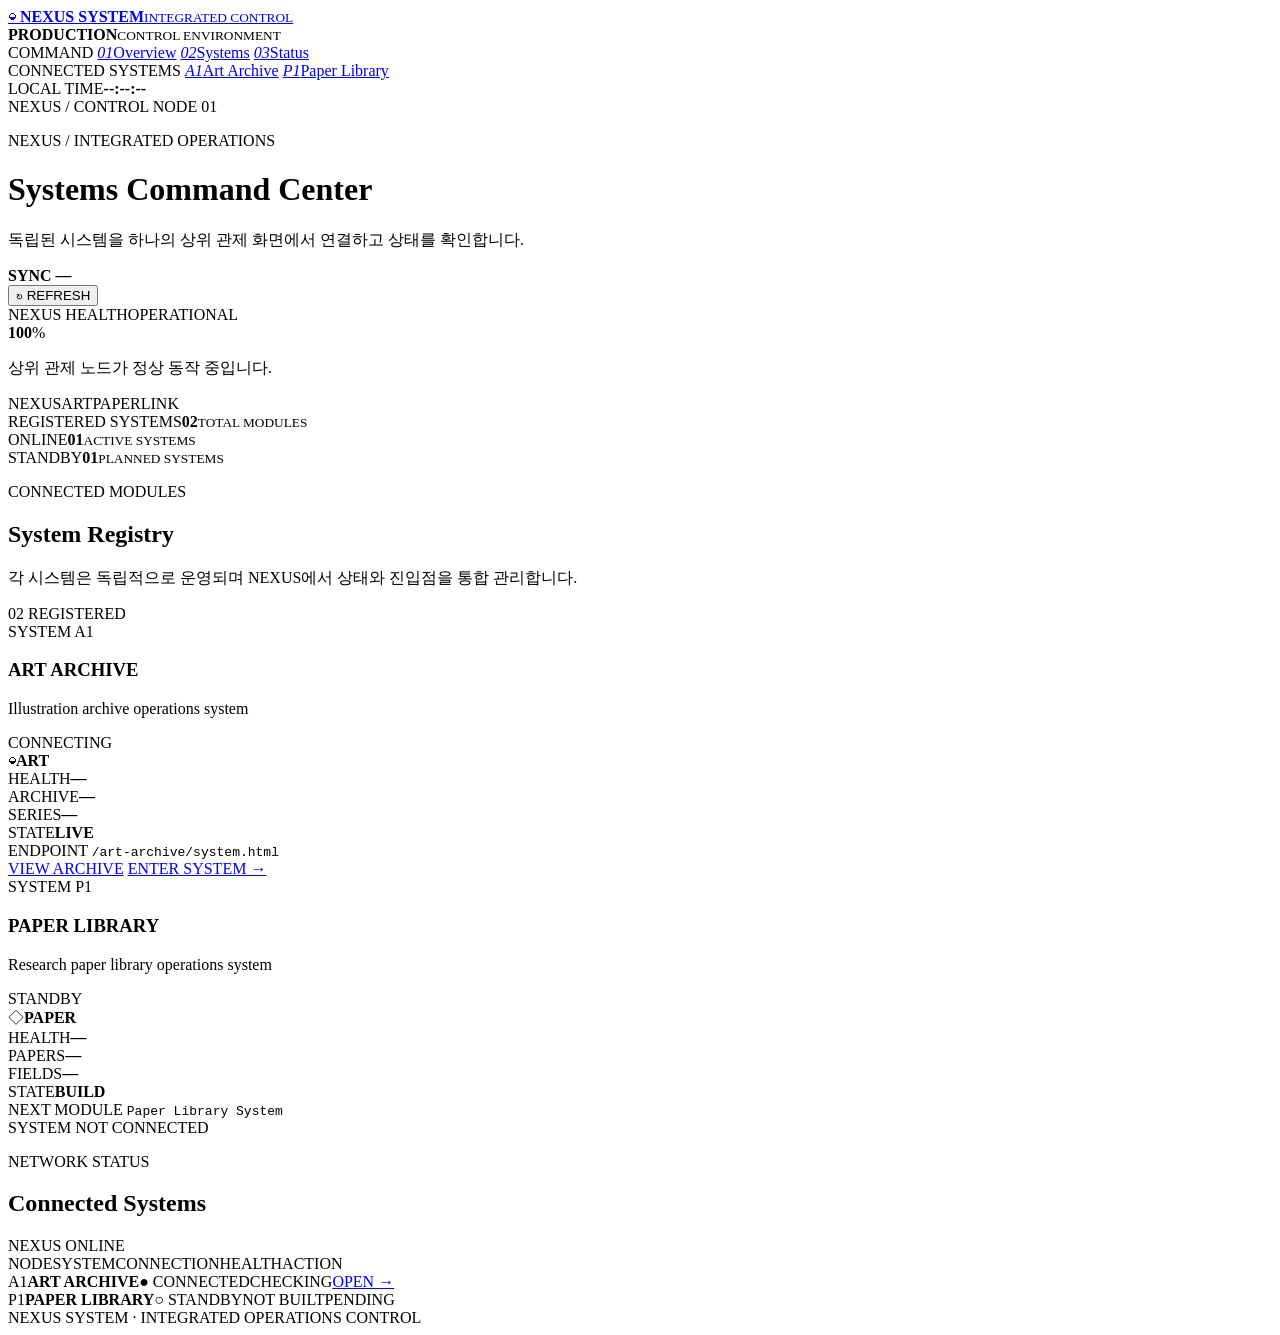
==== index.html @ 6d56166c "Build NEXUS integrated command center" ====
<!doctype html>
<html lang="ko">
<head>
  <meta charset="utf-8">
  <meta name="viewport" content="width=device-width,initial-scale=1">
  <meta name="theme-color" content="#090b0b">
  <title>NEXUS SYSTEM</title>
  <link rel="stylesheet" href="css/style.css">
</head>
<body>
<div class="app-shell">
  <aside class="sidebar">
    <a class="brand" href="#overview" aria-label="NEXUS SYSTEM">
      <span class="brand-mark">◒</span>
      <span class="brand-copy"><b>NEXUS SYSTEM</b><small>INTEGRATED CONTROL</small></span>
    </a>

    <div class="env-card">
      <span class="live-orb"></span>
      <div><b>PRODUCTION</b><small>CONTROL ENVIRONMENT</small></div>
    </div>

    <nav class="nav-groups">
      <div class="nav-group">
        <span class="nav-label">COMMAND</span>
        <a class="active" href="#overview"><i>01</i><span>Overview</span></a>
        <a href="#systems"><i>02</i><span>Systems</span></a>
        <a href="#status"><i>03</i><span>Status</span></a>
      </div>
      <div class="nav-group">
        <span class="nav-label">CONNECTED SYSTEMS</span>
        <a href="https://tom981105-web.github.io/art-archive/system.html"><i>A1</i><span>Art Archive</span></a>
        <a class="disabled" href="#paper-library" aria-disabled="true"><i>P1</i><span>Paper Library</span></a>
      </div>
    </nav>

    <div class="side-foot">
      <div><span>LOCAL TIME</span><b id="clock">--:--:--</b></div>
      <span class="build">NEXUS / CONTROL NODE 01</span>
    </div>
  </aside>

  <main class="main">
    <header class="command-bar" id="overview">
      <div>
        <p class="eyebrow">NEXUS / INTEGRATED OPERATIONS</p>
        <h1>Systems Command Center</h1>
        <p class="page-sub">독립된 시스템을 하나의 상위 관제 화면에서 연결하고 상태를 확인합니다.</p>
      </div>
      <div class="command-actions">
        <div class="sync-chip"><span></span><b id="lastSync">SYNC —</b></div>
        <button id="refresh" class="refresh-btn">↻ REFRESH</button>
      </div>
    </header>

    <section class="overview-grid">
      <article class="health-card panel">
        <div class="card-head"><span>NEXUS HEALTH</span><span class="status good" id="nexusBadge">OPERATIONAL</span></div>
        <div class="health-score"><strong id="healthScore">100</strong><span>%</span></div>
        <p id="healthCopy">상위 관제 노드가 정상 동작 중입니다.</p>
        <div class="health-track"><i id="healthLine"></i></div>
        <div class="health-foot"><span>NEXUS</span><span>ART</span><span>PAPER</span><span>LINK</span></div>
      </article>
      <article class="hero-metric panel"><span>REGISTERED SYSTEMS</span><strong>02</strong><small>TOTAL MODULES</small></article>
      <article class="hero-metric panel"><span>ONLINE</span><strong id="onlineCount">01</strong><small>ACTIVE SYSTEMS</small></article>
      <article class="hero-metric panel"><span>STANDBY</span><strong id="standbyCount">01</strong><small>PLANNED SYSTEMS</small></article>
    </section>

    <section id="systems" class="systems-section">
      <div class="section-title-row">
        <div>
          <p class="eyebrow">CONNECTED MODULES</p>
          <h2>System Registry</h2>
          <p>각 시스템은 독립적으로 운영되며 NEXUS에서 상태와 진입점을 통합 관리합니다.</p>
        </div>
        <span class="registry-state">02 REGISTERED</span>
      </div>

      <div class="system-grid">
        <article class="system-card panel art-card" id="art-archive">
          <div class="system-card-top">
            <div>
              <span class="system-index">SYSTEM A1</span>
              <h3>ART ARCHIVE</h3>
              <p>Illustration archive operations system</p>
            </div>
            <span class="status good" id="artBadge">CONNECTING</span>
          </div>

          <div class="system-visual">
            <div class="visual-orbit orbit-one"></div>
            <div class="visual-orbit orbit-two"></div>
            <div class="visual-core"><span>◒</span><b>ART</b></div>
          </div>

          <div class="system-metrics">
            <div><span>HEALTH</span><strong id="artHealth">—</strong></div>
            <div><span>ARCHIVE</span><strong id="artWorks">—</strong></div>
            <div><span>SERIES</span><strong id="artSeries">—</strong></div>
            <div><span>STATE</span><strong id="artState">LIVE</strong></div>
          </div>

          <div class="system-route">
            <div>
              <span>ENDPOINT</span>
              <code>/art-archive/system.html</code>
            </div>
            <div class="route-actions">
              <a class="secondary-btn" href="https://tom981105-web.github.io/art-archive/">VIEW ARCHIVE</a>
              <a class="primary-btn" href="https://tom981105-web.github.io/art-archive/system.html">ENTER SYSTEM →</a>
            </div>
          </div>
        </article>

        <article class="system-card panel paper-card" id="paper-library">
          <div class="system-card-top">
            <div>
              <span class="system-index">SYSTEM P1</span>
              <h3>PAPER LIBRARY</h3>
              <p>Research paper library operations system</p>
            </div>
            <span class="status neutral">STANDBY</span>
          </div>

          <div class="system-visual standby-visual">
            <div class="visual-grid"></div>
            <div class="visual-core"><span>◇</span><b>PAPER</b></div>
          </div>

          <div class="system-metrics">
            <div><span>HEALTH</span><strong>—</strong></div>
            <div><span>PAPERS</span><strong>—</strong></div>
            <div><span>FIELDS</span><strong>—</strong></div>
            <div><span>STATE</span><strong>BUILD</strong></div>
          </div>

          <div class="system-route">
            <div>
              <span>NEXT MODULE</span>
              <code>Paper Library System</code>
            </div>
            <div class="route-actions">
              <span class="disabled-btn">SYSTEM NOT CONNECTED</span>
            </div>
          </div>
        </article>
      </div>
    </section>

    <section class="panel status-panel" id="status">
      <div class="section-head">
        <div><p class="eyebrow">NETWORK STATUS</p><h2>Connected Systems</h2></div>
        <span class="section-state good">NEXUS ONLINE</span>
      </div>
      <div class="status-table">
        <div class="status-row header"><span>NODE</span><span>SYSTEM</span><span>CONNECTION</span><span>HEALTH</span><span>ACTION</span></div>
        <div class="status-row"><span>A1</span><b>ART ARCHIVE</b><span class="good">● CONNECTED</span><span id="tableArtHealth">CHECKING</span><a href="https://tom981105-web.github.io/art-archive/system.html">OPEN →</a></div>
        <div class="status-row"><span>P1</span><b>PAPER LIBRARY</b><span class="neutral">○ STANDBY</span><span>NOT BUILT</span><span class="muted">PENDING</span></div>
      </div>
    </section>

    <footer>NEXUS SYSTEM · INTEGRATED OPERATIONS CONTROL</footer>
  </main>
</div>
<script src="js/app.js"></script>
</body>
</html>
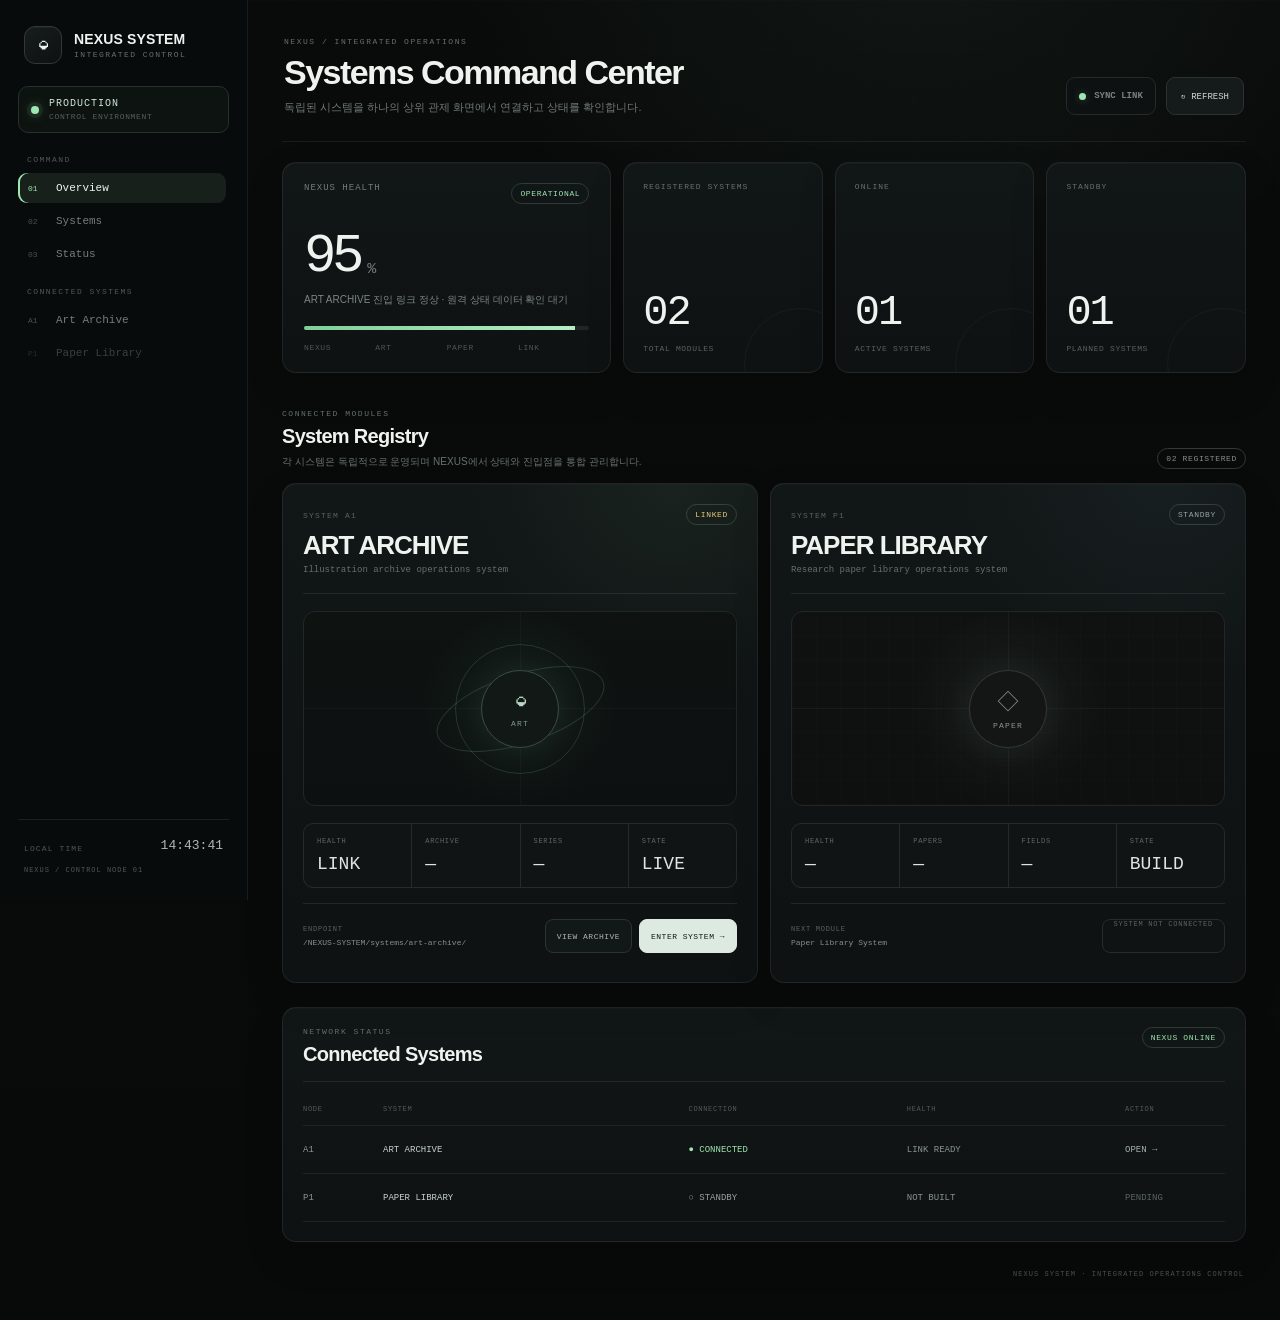
==== commit 70bc8ce5: "Route ART ARCHIVE to internal NEXUS system" ====
--- a/index.html
+++ b/index.html
@@ -29,7 +29,7 @@
       </div>
       <div class="nav-group">
         <span class="nav-label">CONNECTED SYSTEMS</span>
-        <a href="https://tom981105-web.github.io/art-archive/system.html"><i>A1</i><span>Art Archive</span></a>
+        <a href="systems/art-archive/"><i>A1</i><span>Art Archive</span></a>
         <a class="disabled" href="#paper-library" aria-disabled="true"><i>P1</i><span>Paper Library</span></a>
       </div>
     </nav>
@@ -103,11 +103,11 @@
           <div class="system-route">
             <div>
               <span>ENDPOINT</span>
-              <code>/art-archive/system.html</code>
+              <code>/NEXUS-SYSTEM/systems/art-archive/</code>
             </div>
             <div class="route-actions">
               <a class="secondary-btn" href="https://tom981105-web.github.io/art-archive/">VIEW ARCHIVE</a>
-              <a class="primary-btn" href="https://tom981105-web.github.io/art-archive/system.html">ENTER SYSTEM →</a>
+              <a class="primary-btn" href="systems/art-archive/">ENTER SYSTEM →</a>
             </div>
           </div>
         </article>
@@ -154,7 +154,7 @@
       </div>
       <div class="status-table">
         <div class="status-row header"><span>NODE</span><span>SYSTEM</span><span>CONNECTION</span><span>HEALTH</span><span>ACTION</span></div>
-        <div class="status-row"><span>A1</span><b>ART ARCHIVE</b><span class="good">● CONNECTED</span><span id="tableArtHealth">CHECKING</span><a href="https://tom981105-web.github.io/art-archive/system.html">OPEN →</a></div>
+        <div class="status-row"><span>A1</span><b>ART ARCHIVE</b><span class="good">● CONNECTED</span><span id="tableArtHealth">CHECKING</span><a href="systems/art-archive/">OPEN →</a></div>
         <div class="status-row"><span>P1</span><b>PAPER LIBRARY</b><span class="neutral">○ STANDBY</span><span>NOT BUILT</span><span class="muted">PENDING</span></div>
       </div>
     </section>
--- a/css/style.css
+++ b/css/style.css
@@ -0,0 +1,41 @@
+:root{
+  --bg:#080a0a;--bg2:#0b0e0e;--panel:#101414;--panel2:#131818;--panel3:#171d1d;
+  --line:#242b2b;--line2:#303838;--text:#eef3ef;--muted:#77817e;--soft:#a9b2af;
+  --ok:#9ee6b2;--warn:#efc878;--bad:#ef8f8f;--info:#93bdd5;--accent:#d8e8dd;
+  --mono:"SFMono-Regular",Consolas,"Liberation Mono",monospace;--radius:14px
+}
+*{box-sizing:border-box} html{scroll-behavior:smooth}
+body{margin:0;color:var(--text);background:radial-gradient(circle at 72% -10%,rgba(94,145,113,.10),transparent 28%),linear-gradient(180deg,#090b0b 0%,#080a0a 100%);font-family:Inter,Arial,"Noto Sans KR",sans-serif;min-height:100vh}
+body:before{content:"";position:fixed;inset:0;pointer-events:none;z-index:-1;background-image:linear-gradient(rgba(255,255,255,.018) 1px,transparent 1px),linear-gradient(90deg,rgba(255,255,255,.014) 1px,transparent 1px);background-size:48px 48px;mask-image:linear-gradient(to bottom,rgba(0,0,0,.5),transparent 72%)}
+a{color:inherit} button{font:inherit}.app-shell{min-height:100vh}
+.sidebar{position:fixed;left:0;top:0;bottom:0;width:248px;padding:22px 18px;border-right:1px solid rgba(255,255,255,.07);background:rgba(9,12,12,.92);backdrop-filter:blur(18px);display:flex;flex-direction:column;z-index:20}
+.brand{display:flex;align-items:center;gap:12px;padding:4px 6px 18px;text-decoration:none}
+.brand-mark{width:38px;height:38px;border-radius:11px;display:grid;place-items:center;border:1px solid var(--line2);background:linear-gradient(145deg,#171c1c,#0d1111);font-size:20px;box-shadow:inset 0 1px rgba(255,255,255,.04)}
+.brand-copy{display:flex;flex-direction:column;gap:3px}.brand-copy b{font-size:14px;letter-spacing:.01em}.brand-copy small{font:8px var(--mono);letter-spacing:.18em;color:#66716d}
+.env-card{display:flex;align-items:center;gap:10px;margin:4px 0 22px;padding:11px 12px;border:1px solid #25312a;border-radius:10px;background:#0d1310}
+.live-orb{width:8px;height:8px;border-radius:50%;background:var(--ok);box-shadow:0 0 0 4px rgba(158,230,178,.07),0 0 14px rgba(158,230,178,.35)}
+.env-card b{display:block;font:10px var(--mono);letter-spacing:.1em;color:#cfe6d6}.env-card small{display:block;margin-top:3px;font:8px var(--mono);letter-spacing:.08em;color:#53605a}
+.nav-groups{display:flex;flex-direction:column;gap:18px;overflow:auto;padding-right:3px}.nav-group{display:flex;flex-direction:column;gap:3px}.nav-label{padding:0 9px 6px;color:#505957;font:8px var(--mono);letter-spacing:.18em}
+.nav-group a{display:grid;grid-template-columns:28px 1fr;align-items:center;padding:9px 10px;border-radius:9px;text-decoration:none;color:#747e7b;font:11px var(--mono);transition:.18s ease}.nav-group a i{font-style:normal;font-size:8px;color:#49514f}.nav-group a:hover{background:#121717;color:#c8d0cd}.nav-group a.active{background:#18201c;color:#edf3ef;box-shadow:inset 2px 0 var(--ok)}.nav-group a.active i{color:var(--ok)}.nav-group a.disabled{opacity:.45;cursor:default}
+.side-foot{margin-top:auto;padding:18px 6px 4px;border-top:1px solid #1b2121;display:flex;flex-direction:column;gap:13px}.side-foot div{display:flex;justify-content:space-between;align-items:end}.side-foot span{font:8px var(--mono);letter-spacing:.14em;color:#4f5855}.side-foot b{font:13px var(--mono);font-weight:400;color:#aeb8b4}.side-foot .build{font-size:7px}
+.main{margin-left:248px;padding:0 34px 42px;max-width:1680px}
+.command-bar{min-height:142px;padding:30px 2px 26px;display:flex;align-items:flex-end;justify-content:space-between;gap:28px;border-bottom:1px solid rgba(255,255,255,.07)}
+.eyebrow{margin:0 0 7px;font:8px var(--mono);letter-spacing:.19em;color:#65706c;text-transform:uppercase}.command-bar h1{margin:0;font-size:34px;letter-spacing:-.045em;font-weight:650}.page-sub{margin:8px 0 0;color:#6f7976;font-size:11px}
+.command-actions{display:flex;align-items:center;gap:10px}.sync-chip{display:flex;align-items:center;gap:8px;height:38px;padding:0 12px;border:1px solid var(--line);border-radius:9px;background:#0d1111;color:#78837f;font:9px var(--mono)}.sync-chip span{width:7px;height:7px;border-radius:50%;background:var(--ok);box-shadow:0 0 10px rgba(158,230,178,.3)}
+.refresh-btn{height:38px;border:1px solid #2b3332;border-radius:9px;background:#151a1a;color:#d1d8d5;padding:0 14px;font:9px var(--mono);cursor:pointer;transition:.18s ease}.refresh-btn:hover{background:#1b2221;border-color:#3a4542}.refresh-btn:disabled{opacity:.55;cursor:wait}
+.panel{background:linear-gradient(180deg,rgba(18,23,23,.96),rgba(14,18,18,.98));border:1px solid rgba(255,255,255,.075);border-radius:var(--radius);box-shadow:0 16px 40px rgba(0,0,0,.12),inset 0 1px rgba(255,255,255,.02)}
+.overview-grid{display:grid;grid-template-columns:1.65fr repeat(3,1fr);gap:12px;padding:20px 0 12px}.health-card{padding:20px 21px;min-height:198px}.card-head,.section-head{display:flex;align-items:flex-start;justify-content:space-between;gap:18px}.card-head{font:9px var(--mono);letter-spacing:.11em;color:#737d79}
+.status,.section-state,.registry-state{display:inline-flex;align-items:center;justify-content:center;border:1px solid #303b35;border-radius:999px;padding:5px 8px;font:8px var(--mono);letter-spacing:.08em;white-space:nowrap}.good{color:var(--ok)!important}.warn{color:var(--warn)!important}.bad{color:var(--bad)!important}.neutral{color:#99a3a0!important}.muted{color:#59635f!important}
+.health-score{display:flex;align-items:flex-end;margin:22px 0 6px}.health-score strong{font:54px var(--mono);font-weight:350;letter-spacing:-.08em}.health-score span{margin:0 0 9px 7px;color:#78827f;font:15px var(--mono)}.health-card>p{margin:0;color:#7b8682;font-size:10px}.health-track{height:4px;margin-top:19px;background:#202625;border-radius:999px;overflow:hidden}.health-track i{display:block;width:100%;height:100%;background:linear-gradient(90deg,#7fcf98,#b5edc5);transition:width .55s ease}.health-foot{display:grid;grid-template-columns:repeat(4,1fr);margin-top:13px;color:#4d5754;font:8px var(--mono);letter-spacing:.08em}
+.hero-metric{padding:19px;min-height:198px;display:flex;flex-direction:column;position:relative;overflow:hidden}.hero-metric:after{content:"";position:absolute;right:-34px;bottom:-48px;width:110px;height:110px;border:1px solid rgba(255,255,255,.04);border-radius:50%}.hero-metric>span{font:8px var(--mono);letter-spacing:.13em;color:#68726f}.hero-metric strong{margin-top:auto;font:42px var(--mono);font-weight:350;letter-spacing:-.05em}.hero-metric small{margin-top:7px;font:8px var(--mono);letter-spacing:.08em;color:#59635f}
+.systems-section{padding:24px 0 4px}.section-title-row{display:flex;align-items:flex-end;justify-content:space-between;gap:20px;margin-bottom:14px}.section-title-row h2,.section-head h2{margin:0;font-size:20px;letter-spacing:-.035em}.section-title-row p:not(.eyebrow){margin:7px 0 0;color:#68726f;font-size:10px}.registry-state{color:#81908a}
+.system-grid{display:grid;grid-template-columns:repeat(2,minmax(0,1fr));gap:12px}.system-card{padding:20px;min-height:500px;position:relative;overflow:hidden}.system-card:before{content:"";position:absolute;inset:0;pointer-events:none;background:radial-gradient(circle at 82% 0%,rgba(139,206,160,.065),transparent 32%)}.paper-card:before{background:radial-gradient(circle at 82% 0%,rgba(147,189,213,.05),transparent 32%)}
+.system-card-top{display:flex;justify-content:space-between;align-items:flex-start;gap:20px;padding-bottom:18px;border-bottom:1px solid #232929}.system-index{font:8px var(--mono);letter-spacing:.15em;color:#59635f}.system-card h3{margin:8px 0 4px;font-size:26px;letter-spacing:-.04em}.system-card-top p{margin:0;color:#64706c;font:9px var(--mono)}
+.system-visual{height:195px;margin:17px 0;position:relative;display:grid;place-items:center;border:1px solid #202727;border-radius:12px;background:radial-gradient(circle at 50% 50%,rgba(120,183,141,.08),transparent 42%),linear-gradient(180deg,#0e1312,#0c1010);overflow:hidden}.system-visual:before,.system-visual:after{content:"";position:absolute;background:rgba(255,255,255,.03)}.system-visual:before{width:1px;height:100%}.system-visual:after{height:1px;width:100%}.visual-orbit{position:absolute;border:1px solid rgba(158,230,178,.16);border-radius:50%}.orbit-one{width:130px;height:130px;animation:spin 12s linear infinite}.orbit-two{width:175px;height:70px;transform:rotate(-18deg);animation:pulse 4s ease-in-out infinite}.visual-core{position:relative;z-index:2;width:78px;height:78px;border:1px solid #3b4b43;border-radius:50%;display:flex;flex-direction:column;align-items:center;justify-content:center;background:#111815;box-shadow:0 0 36px rgba(119,196,145,.09)}.visual-core span{font-size:22px;color:#bdd9c6}.visual-core b{margin-top:4px;font:8px var(--mono);letter-spacing:.15em;color:#81988a}.standby-visual{filter:saturate(.45)}.standby-visual .visual-core{border-color:#303838;background:#121616}.standby-visual .visual-core span{color:#80908a}.visual-grid{position:absolute;inset:0;background-image:linear-gradient(rgba(255,255,255,.025) 1px,transparent 1px),linear-gradient(90deg,rgba(255,255,255,.025) 1px,transparent 1px);background-size:24px 24px;opacity:.55}
+.system-metrics{display:grid;grid-template-columns:repeat(4,1fr);gap:1px;border:1px solid var(--line);background:var(--line);border-radius:10px;overflow:hidden}.system-metrics div{background:#101414;padding:13px}.system-metrics span{display:block;color:#5e6965;font:7px var(--mono);letter-spacing:.1em}.system-metrics strong{display:block;margin-top:9px;font:18px var(--mono);font-weight:400;color:#dce5e1}
+.system-route{display:flex;align-items:center;justify-content:space-between;gap:14px;margin-top:15px;padding-top:15px;border-top:1px solid #202727}.system-route span{display:block;color:#59635f;font:7px var(--mono);letter-spacing:.11em}.system-route code{display:block;margin-top:5px;color:#86908d;font:8px var(--mono)}.route-actions{display:flex;gap:7px;align-items:center}.primary-btn,.secondary-btn,.disabled-btn{display:inline-flex;align-items:center;justify-content:center;height:34px;padding:0 11px;border-radius:8px;text-decoration:none;font:8px var(--mono);letter-spacing:.06em}.primary-btn{background:#dceae1;color:#101613;border:1px solid #dceae1}.primary-btn:hover{background:#f2f7f4}.secondary-btn{background:#121717;color:#aeb8b4;border:1px solid #2b3432}.secondary-btn:hover{border-color:#46534e}.disabled-btn{border:1px solid #252d2c;color:#58615e;background:#101313}
+.status-panel{padding:19px 20px;margin-top:20px}.section-head{padding-bottom:15px;border-bottom:1px solid #232929}.status-table{margin-top:10px}.status-row{display:grid;grid-template-columns:80px 1.4fr 1fr 1fr 100px;align-items:center;min-height:48px;border-bottom:1px solid #1e2524;color:#8a9490;font:9px var(--mono)}.status-row.header{min-height:34px;color:#515b58;font-size:7px;letter-spacing:.1em}.status-row b{color:#c9d2cf;font-weight:500}.status-row a{text-decoration:none;color:#a5b2ad}.status-row a:hover{color:#e1ebe7}
+footer{padding:28px 2px 0;color:#46504c;font:7px var(--mono);letter-spacing:.15em;text-align:right}
+@keyframes spin{to{transform:rotate(360deg)}}@keyframes pulse{0%,100%{opacity:.35;transform:rotate(-18deg) scale(.98)}50%{opacity:.75;transform:rotate(-18deg) scale(1.03)}}
+@media(max-width:1100px){.overview-grid{grid-template-columns:repeat(2,1fr)}.health-card{grid-column:span 2}.system-grid{grid-template-columns:1fr}}
+@media(max-width:760px){.sidebar{position:relative;width:auto;height:auto;border-right:0;border-bottom:1px solid rgba(255,255,255,.07)}.nav-groups{display:none}.side-foot{display:none}.main{margin-left:0;padding:0 16px 30px}.command-bar{min-height:128px;align-items:flex-start;flex-direction:column;padding:24px 0 20px}.command-bar h1{font-size:28px}.command-actions{width:100%;justify-content:space-between}.overview-grid{grid-template-columns:1fr;padding-top:14px}.health-card{grid-column:auto}.hero-metric{min-height:130px}.system-card{min-height:0;padding:16px}.system-card h3{font-size:23px}.system-metrics{grid-template-columns:repeat(2,1fr)}.system-route{align-items:flex-start;flex-direction:column}.route-actions{width:100%}.route-actions a,.disabled-btn{flex:1}.status-row{grid-template-columns:48px 1.5fr 1fr}.status-row>*:nth-child(4),.status-row>*:nth-child(5){display:none}.section-title-row{align-items:flex-start;flex-direction:column}.registry-state{align-self:flex-start}}
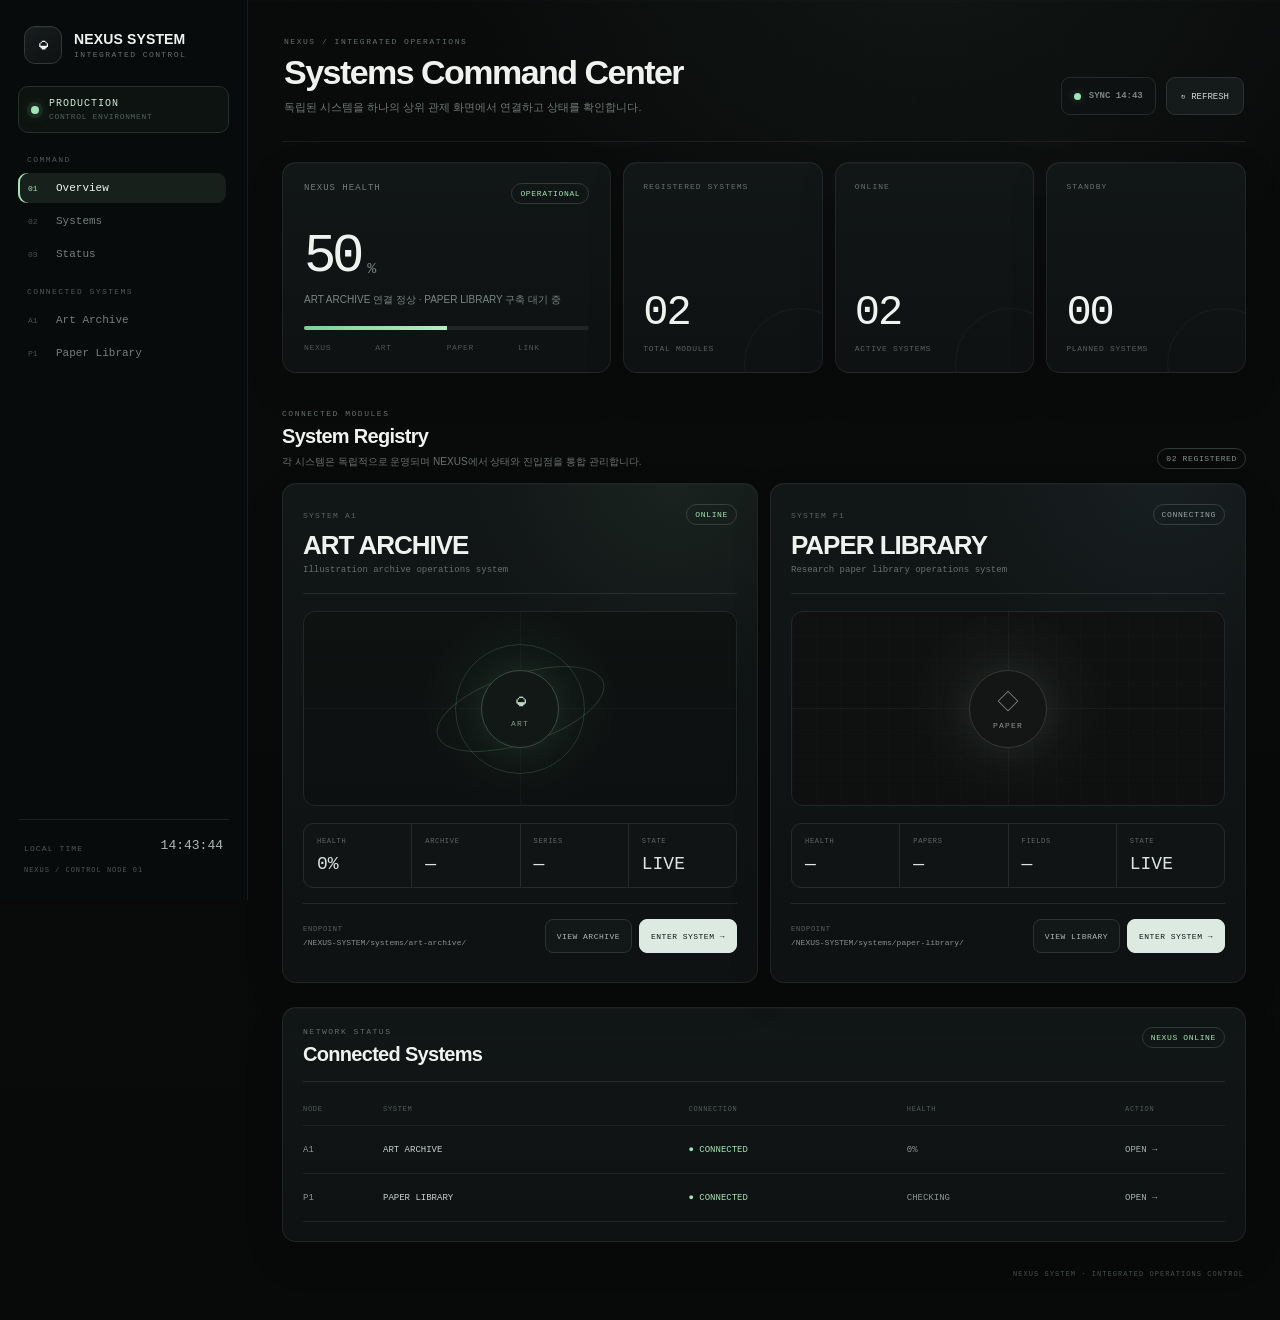
==== commit 17ad690c: "Connect PAPER LIBRARY to NEXUS registry" ====
--- a/index.html
+++ b/index.html
@@ -30,7 +30,7 @@
       <div class="nav-group">
         <span class="nav-label">CONNECTED SYSTEMS</span>
         <a href="systems/art-archive/"><i>A1</i><span>Art Archive</span></a>
-        <a class="disabled" href="#paper-library" aria-disabled="true"><i>P1</i><span>Paper Library</span></a>
+        <a href="systems/paper-library/"><i>P1</i><span>Paper Library</span></a>
       </div>
     </nav>
 
@@ -62,8 +62,8 @@
         <div class="health-foot"><span>NEXUS</span><span>ART</span><span>PAPER</span><span>LINK</span></div>
       </article>
       <article class="hero-metric panel"><span>REGISTERED SYSTEMS</span><strong>02</strong><small>TOTAL MODULES</small></article>
-      <article class="hero-metric panel"><span>ONLINE</span><strong id="onlineCount">01</strong><small>ACTIVE SYSTEMS</small></article>
-      <article class="hero-metric panel"><span>STANDBY</span><strong id="standbyCount">01</strong><small>PLANNED SYSTEMS</small></article>
+      <article class="hero-metric panel"><span>ONLINE</span><strong id="onlineCount">02</strong><small>ACTIVE SYSTEMS</small></article>
+      <article class="hero-metric panel"><span>STANDBY</span><strong id="standbyCount">00</strong><small>PLANNED SYSTEMS</small></article>
     </section>
 
     <section id="systems" class="systems-section">
@@ -119,7 +119,7 @@
               <h3>PAPER LIBRARY</h3>
               <p>Research paper library operations system</p>
             </div>
-            <span class="status neutral">STANDBY</span>
+            <span class="status neutral" id="paperBadge">CONNECTING</span>
           </div>
 
           <div class="system-visual standby-visual">
@@ -128,19 +128,20 @@
           </div>
 
           <div class="system-metrics">
-            <div><span>HEALTH</span><strong>—</strong></div>
-            <div><span>PAPERS</span><strong>—</strong></div>
-            <div><span>FIELDS</span><strong>—</strong></div>
-            <div><span>STATE</span><strong>BUILD</strong></div>
+            <div><span>HEALTH</span><strong id="paperHealth">—</strong></div>
+            <div><span>PAPERS</span><strong id="paperCount">—</strong></div>
+            <div><span>FIELDS</span><strong id="paperFields">—</strong></div>
+            <div><span>STATE</span><strong id="paperState">LIVE</strong></div>
           </div>
 
           <div class="system-route">
             <div>
-              <span>NEXT MODULE</span>
-              <code>Paper Library System</code>
+              <span>ENDPOINT</span>
+              <code>/NEXUS-SYSTEM/systems/paper-library/</code>
             </div>
             <div class="route-actions">
-              <span class="disabled-btn">SYSTEM NOT CONNECTED</span>
+              <a class="secondary-btn" href="https://tom981105-web.github.io/paper/">VIEW LIBRARY</a>
+              <a class="primary-btn" href="systems/paper-library/">ENTER SYSTEM →</a>
             </div>
           </div>
         </article>
@@ -155,7 +156,7 @@
       <div class="status-table">
         <div class="status-row header"><span>NODE</span><span>SYSTEM</span><span>CONNECTION</span><span>HEALTH</span><span>ACTION</span></div>
         <div class="status-row"><span>A1</span><b>ART ARCHIVE</b><span class="good">● CONNECTED</span><span id="tableArtHealth">CHECKING</span><a href="systems/art-archive/">OPEN →</a></div>
-        <div class="status-row"><span>P1</span><b>PAPER LIBRARY</b><span class="neutral">○ STANDBY</span><span>NOT BUILT</span><span class="muted">PENDING</span></div>
+        <div class="status-row"><span>P1</span><b>PAPER LIBRARY</b><span class="good">● CONNECTED</span><span id="tablePaperHealth">CHECKING</span><a href="systems/paper-library/">OPEN →</a></div>
       </div>
     </section>
 
